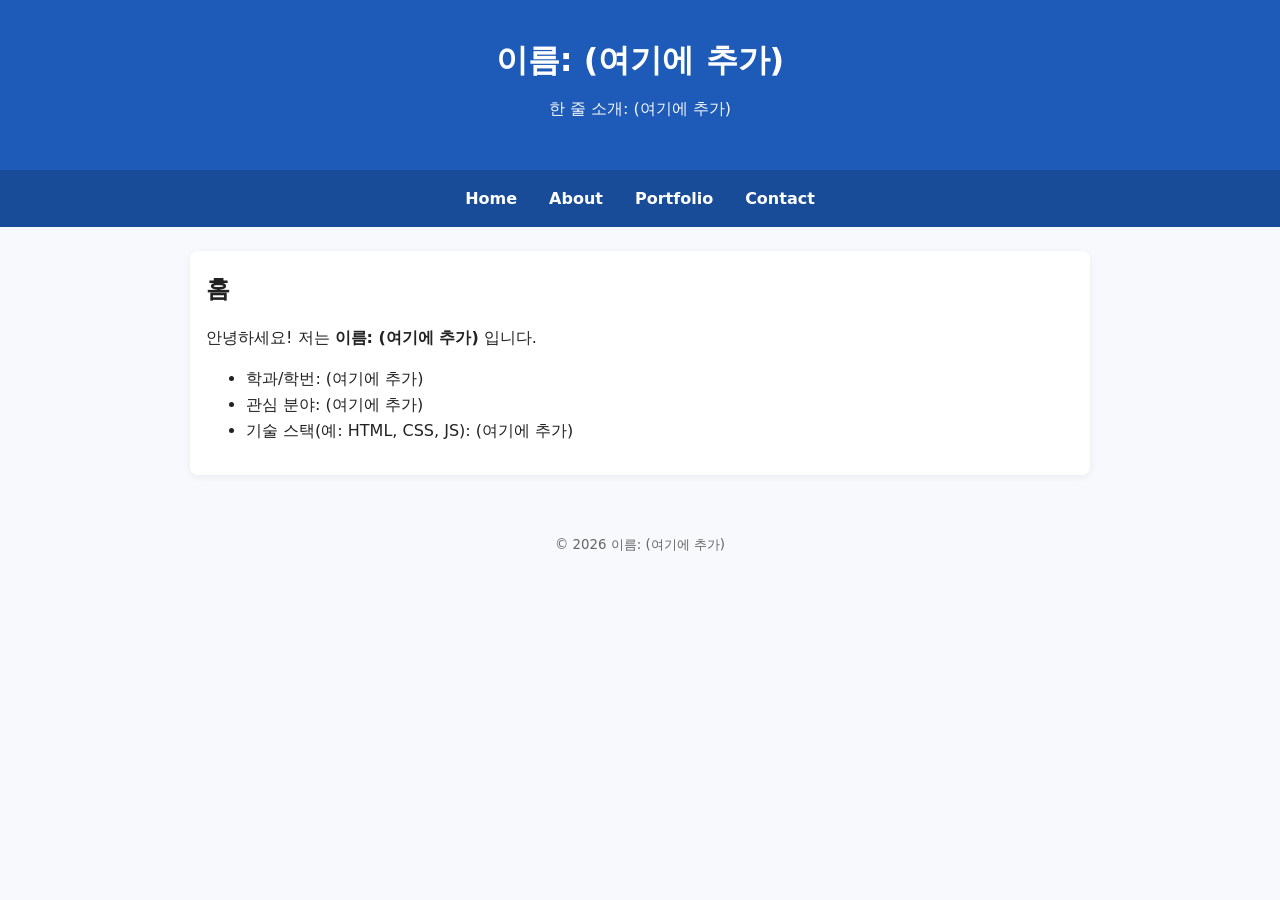
==== index.html @ 49c7627f "Add files via upload" ====
<!DOCTYPE html>
<html lang="ko">
<head>
  <meta charset="UTF-8" />
  <meta name="viewport" content="width=device-width, initial-scale=1.0"/>
  <title>인터넷활용 실습 템플릿</title>
  <link rel="stylesheet" href="style.css">
</head>
<body>
<header>
  <h1>이름: (여기에 추가)</h1>
  <p class="subtitle">한 줄 소개: (여기에 추가)</p>
</header>
<nav>
  <a href="index.html">Home</a>
  <a href="about.html">About</a>
  <a href="portfolio.html">Portfolio</a>
  <a href="contact.html">Contact</a>
</nav>
<main class="container">
<section>
  <h2>홈</h2>
  <p>안녕하세요! 저는 <strong>이름: (여기에 추가)</strong> 입니다.</p>
  <ul>
    <li>학과/학번: (여기에 추가)</li>
    <li>관심 분야: (여기에 추가)</li>
    <li>기술 스택(예: HTML, CSS, JS): (여기에 추가)</li>
  </ul>
</section>
</main>
<footer>
  <small>&copy; <span id="year"></span> 이름: (여기에 추가)</small>
</footer>
<script src="script.js"></script>
</body>
</html>
---- style.css ----
/* =============================================================
   색상 테마는 "여기"에서 바꿉니다. (파랑 계열 기본)
   원하는 색상 코드로 아래 4가지만 바꿔보세요.
   ------------------------------------------------------------- */
:root {
  --primary: #1e5bb8;      /* 메인 포인트 색상 */
  --primary-dark: #194c98; /* 호버/진한 포인트 */
  --bg: #f7f9fc;           /* 전체 배경 색 */
  --text: #222222;         /* 본문 글자 색 */
}
/* ============================================================= */

* { box-sizing: border-box; }
body {
  margin: 0;
  font-family: system-ui, -apple-system, "Segoe UI", Roboto, "Noto Sans KR", Arial, sans-serif;
  background: var(--bg);
  color: var(--text);
  line-height: 1.6;
}

header {
  padding: 2rem 1rem;
  text-align: center;
  background: var(--primary);
  color: #ffffff;
}
header .subtitle { margin-top: .25rem; opacity: .95; }

nav {
  background: var(--primary-dark);
  display: flex;
  gap: 1rem;
  padding: .75rem 1rem;
  justify-content: center;
  flex-wrap: wrap;
}
nav a {
  color: #ffffff;
  text-decoration: none;
  font-weight: 600;
  padding: .25rem .5rem;
}
nav a:hover { text-decoration: underline; }

.container {
  max-width: 900px;
  margin: 1.5rem auto;
  padding: 1rem;
  background: #ffffff;
  border-radius: 8px;
  box-shadow: 0 2px 8px rgba(0,0,0,.06);
}

section { margin-bottom: 1rem; }
h1, h2, h3 { margin: .2rem 0 .6rem; }

.contact-form {
  display: grid;
  grid-template-columns: 1fr;
  gap: .5rem;
  margin-top: 1rem;
}
input, textarea {
  width: 100%;
  padding: .6rem;
  border: 1px solid #ddd;
  border-radius: 6px;
  font: inherit;
}
button {
  padding: .6rem .8rem;
  border: none;
  border-radius: 6px;
  background: var(--primary);
  color: #fff;
  cursor: pointer;
  font-weight: 600;
}
button:hover { background: var(--primary-dark); }

footer {
  text-align: center;
  padding: 2rem 1rem;
  color: #666;
}

@media (max-width: 600px) {
  header h1 { font-size: 1.25rem; }
  .container { margin: 1rem; padding: .75rem; }
}
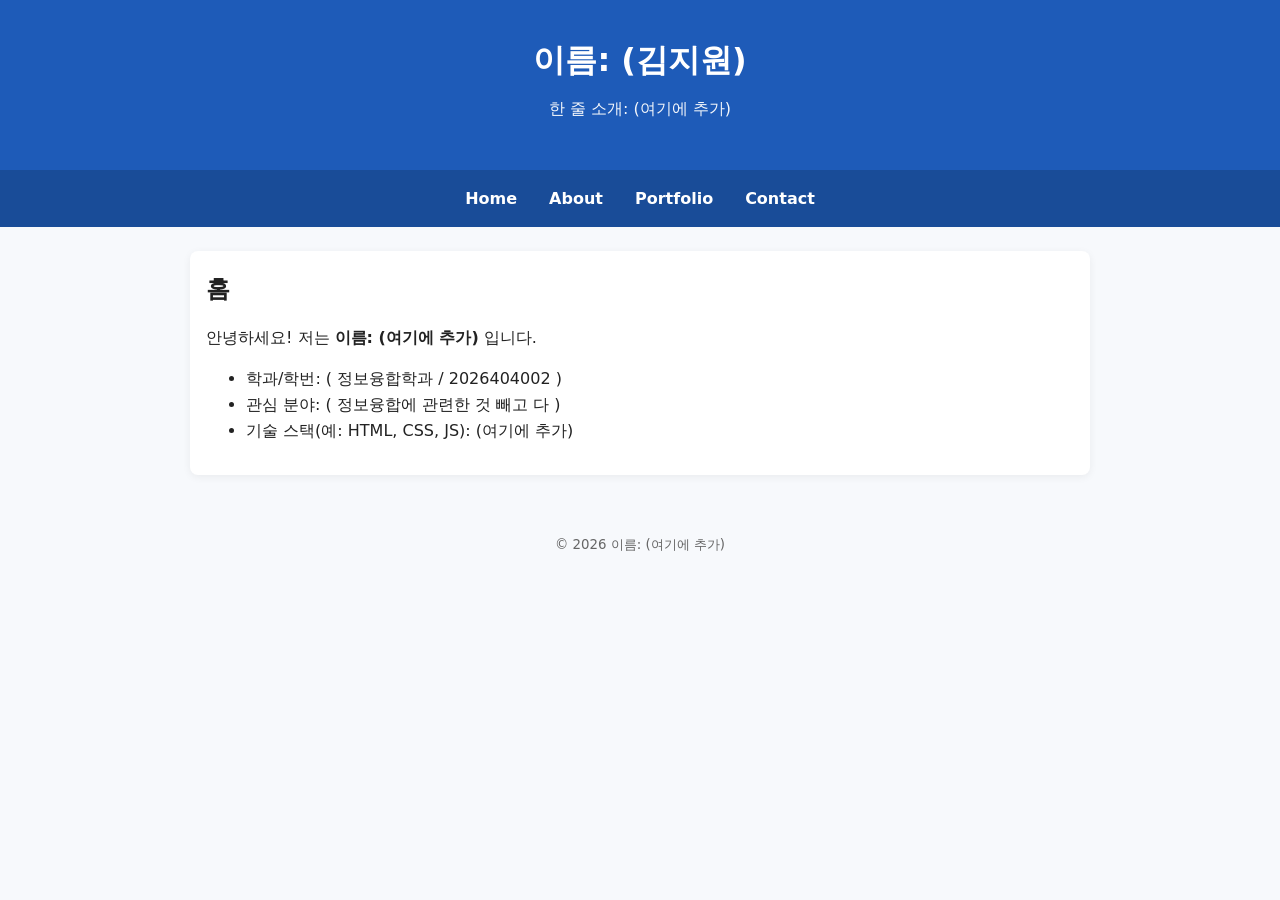
==== commit 078ac65d: "Update index.html" ====
--- a/index.html
+++ b/index.html
@@ -8,7 +8,7 @@
 </head>
 <body>
 <header>
-  <h1>이름: (여기에 추가)</h1>
+  <h1>이름: (김지원)</h1>
   <p class="subtitle">한 줄 소개: (여기에 추가)</p>
 </header>
 <nav>
@@ -22,8 +22,8 @@
   <h2>홈</h2>
   <p>안녕하세요! 저는 <strong>이름: (여기에 추가)</strong> 입니다.</p>
   <ul>
-    <li>학과/학번: (여기에 추가)</li>
-    <li>관심 분야: (여기에 추가)</li>
+    <li>학과/학번: ( 정보융합학과 / 2026404002 )</li>
+    <li>관심 분야: ( 정보융합에 관련한 것 빼고 다 )</li>
     <li>기술 스택(예: HTML, CSS, JS): (여기에 추가)</li>
   </ul>
 </section>
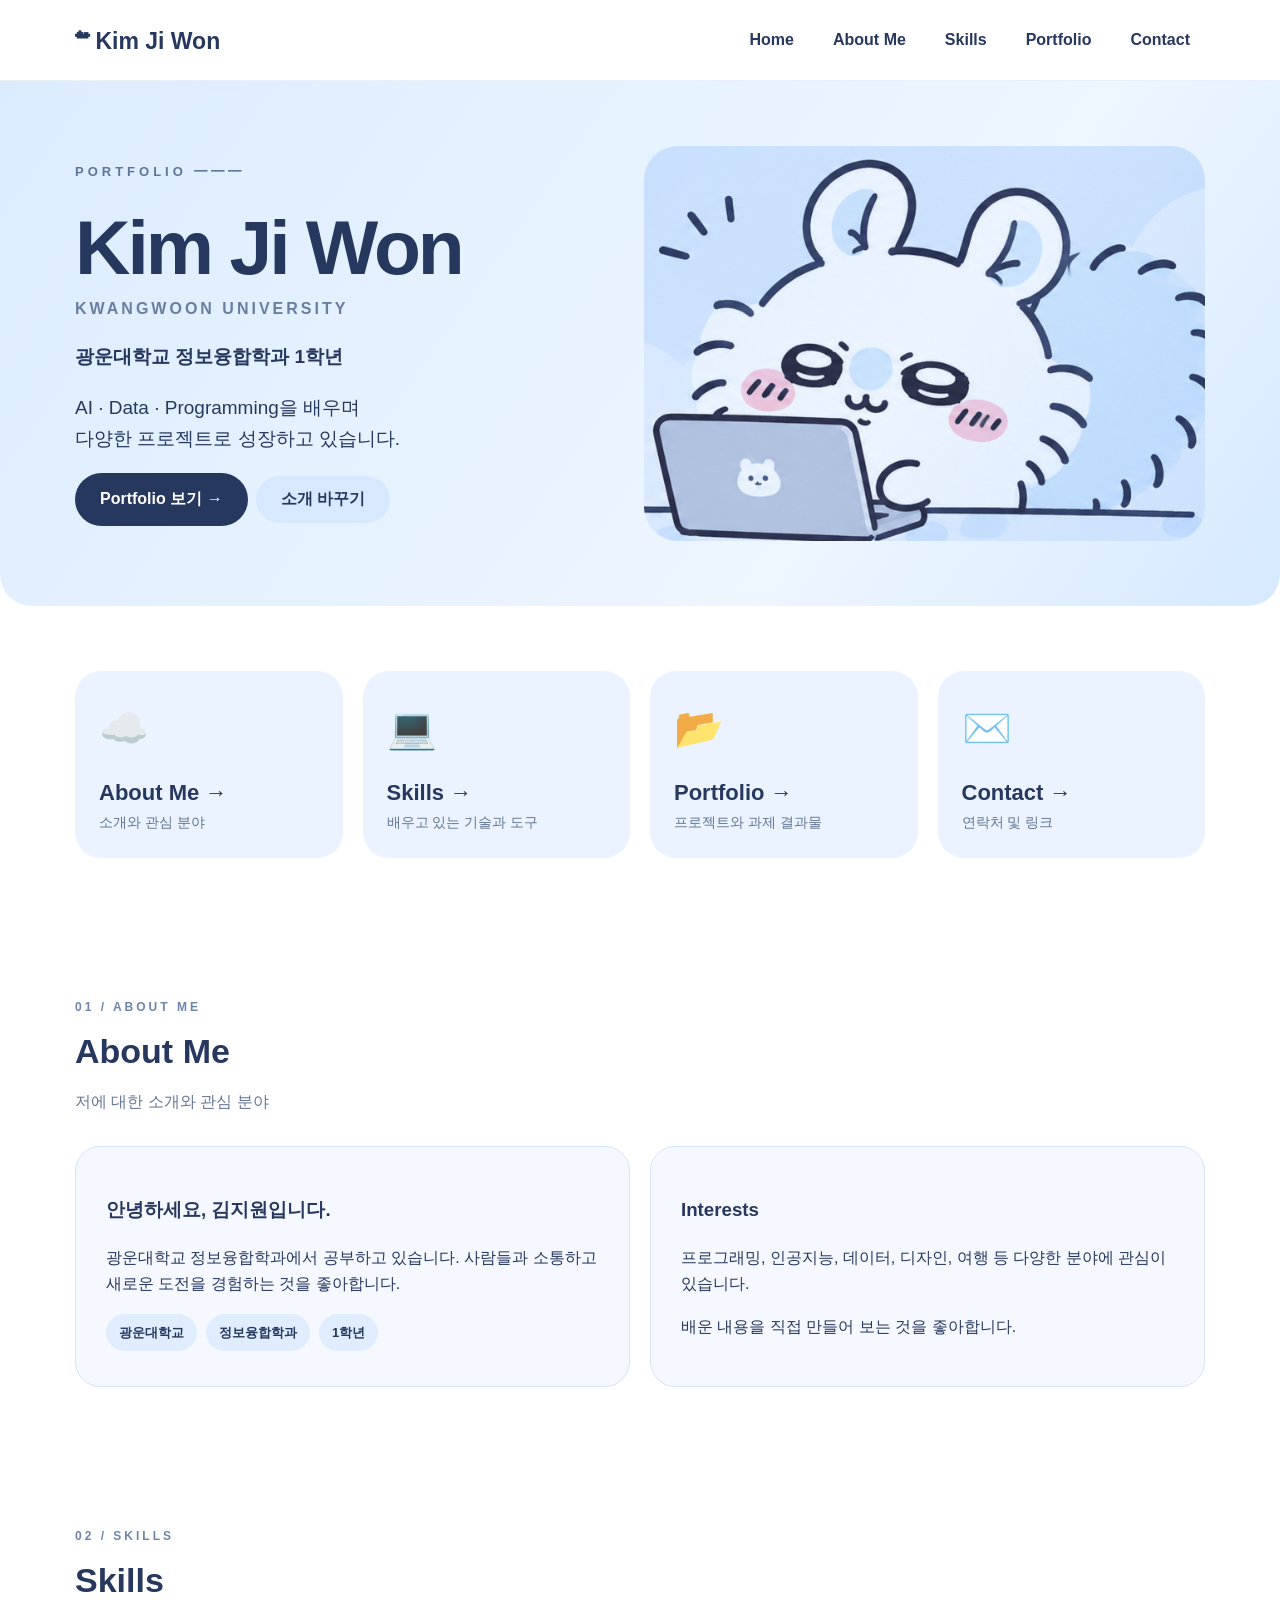
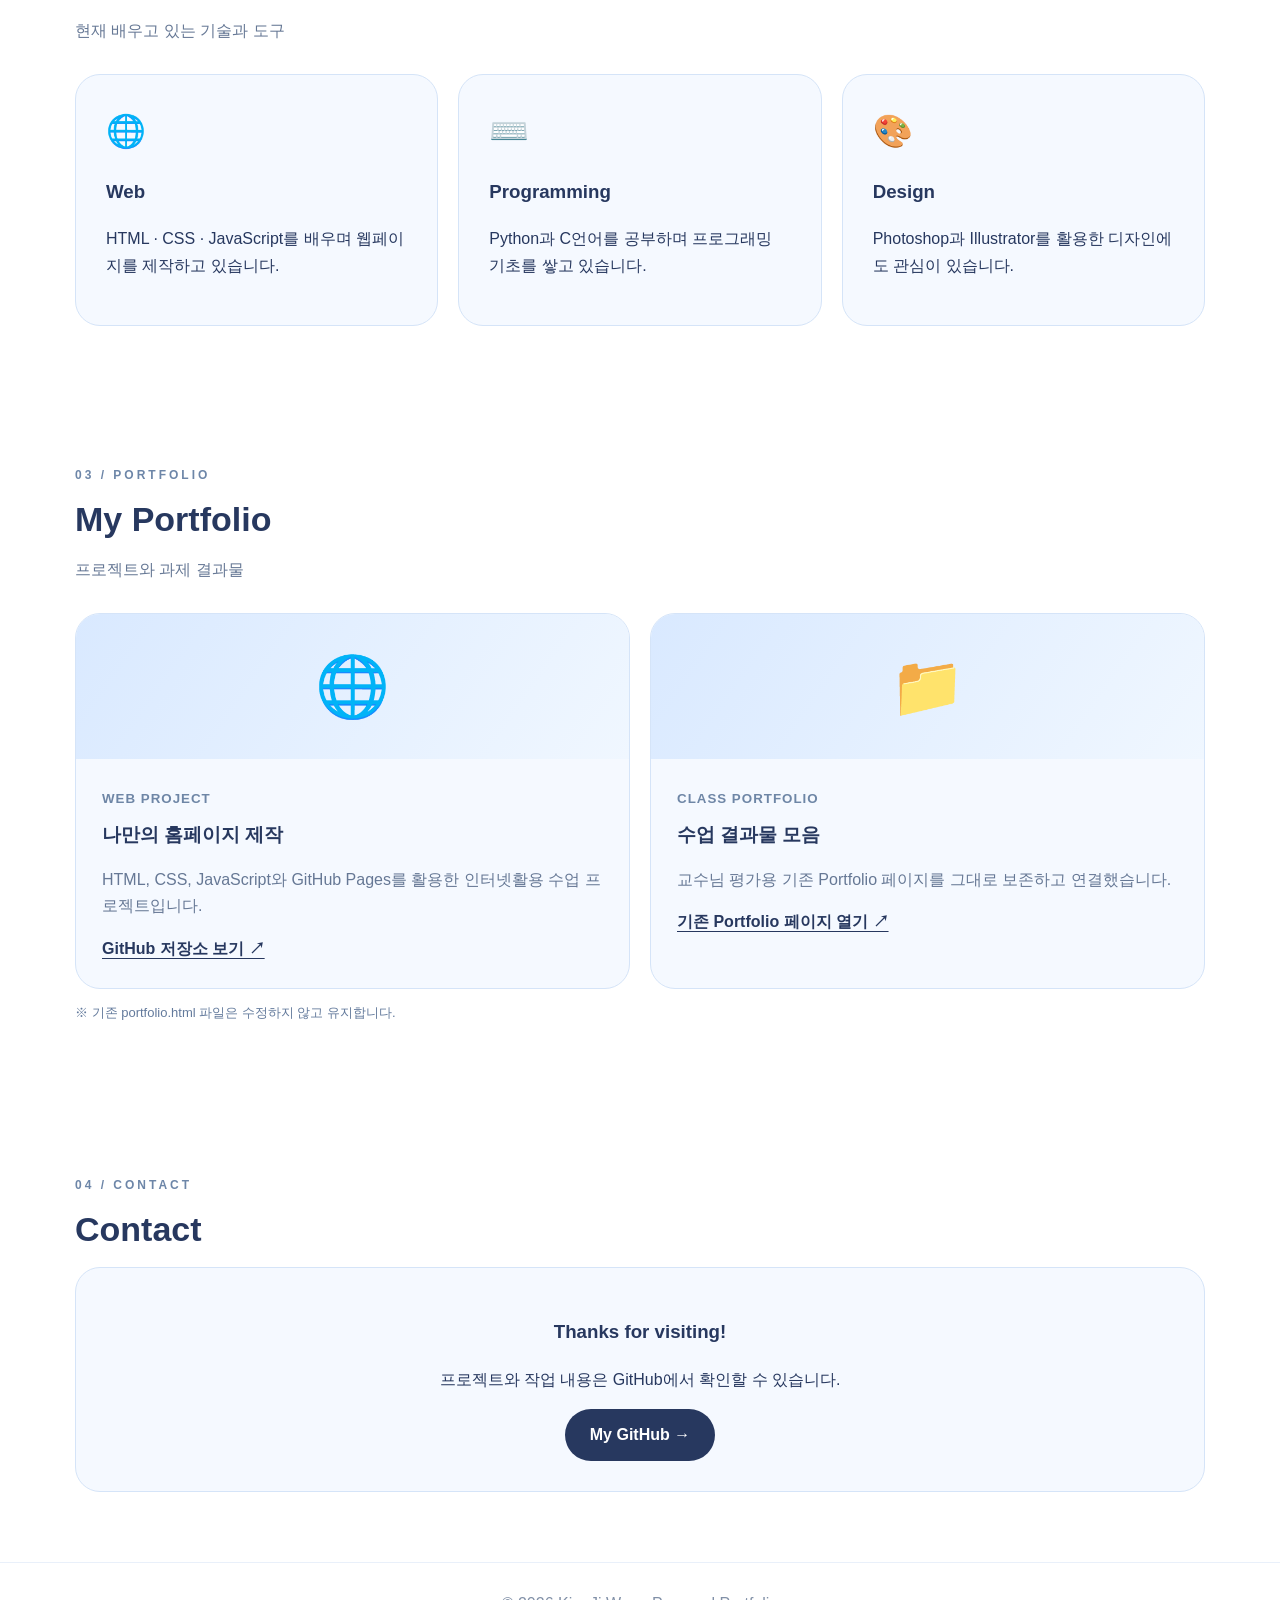
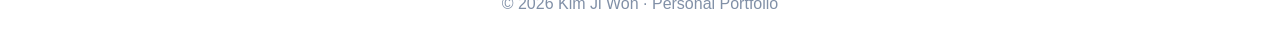
==== commit 4349dcdb: "Add files via upload" ====
--- a/index.html
+++ b/index.html
@@ -1,36 +1,38 @@
 <!DOCTYPE html>
 <html lang="ko">
 <head>
-  <meta charset="UTF-8" />
-  <meta name="viewport" content="width=device-width, initial-scale=1.0"/>
-  <title>인터넷활용 실습 템플릿</title>
-  <link rel="stylesheet" href="style.css">
+<meta charset="UTF-8">
+<meta name="viewport" content="width=device-width, initial-scale=1.0">
+<title>Kim Ji Won | Portfolio</title>
+<style>
+/* 전체 디자인: 하늘색 + 남색 */
+:root{--navy:#27385f;--blue:#dcecff;--light:#f4f9ff;--line:#d5e4f8;--muted:#667895}
+*{box-sizing:border-box}html{scroll-behavior:smooth}body{margin:0;color:var(--navy);font-family:'Segoe UI','Malgun Gothic',sans-serif;background:#fff;line-height:1.65}a{text-decoration:none;color:inherit}
+nav{position:sticky;top:0;z-index:10;background:#ffffffed;backdrop-filter:blur(12px);border-bottom:1px solid #eaf0fa}.nav-inner{max-width:1180px;margin:auto;padding:17px 25px;display:flex;align-items:center;justify-content:space-between;gap:20px}.logo{font-size:23px;font-weight:900;white-space:nowrap}.logo span{font-size:28px}.links{display:flex;gap:9px;flex-wrap:wrap}.links a{padding:8px 15px;border-radius:22px;font-weight:700}.links a:hover,.links a:focus{background:#dceaff}
+.hero{background:linear-gradient(125deg,#dcecff 0%,#eef6ff 68%,#d6e9ff 100%);border-radius:0 0 32px 32px;overflow:hidden}.hero-inner{max-width:1180px;margin:auto;min-height:490px;padding:65px 25px;display:grid;grid-template-columns:1fr 1.05fr;align-items:center;gap:35px}.eyebrow{font-size:13px;font-weight:800;letter-spacing:4px;color:#5e759b}.hero h1{font-size:clamp(48px,6vw,83px);line-height:1.15;letter-spacing:-3px;margin:20px 0 5px}.university{font-weight:800;letter-spacing:3px;color:#6a7e9f}.hero p{font-size:19px;max-width:480px}.hero-visual{position:relative}.hero-visual img{width:100%;border-radius:34px;mix-blend-mode:multiply;display:block}.btn{display:inline-block;background:var(--navy);color:white;border:0;border-radius:40px;padding:13px 25px;font-size:16px;font-weight:700;cursor:pointer}.btn:hover{background:#415a8a}.btn-secondary{background:#d8e9ff;color:var(--navy);margin-left:8px}.btn-secondary:hover{background:#c3dbfb}
+main{max-width:1180px;margin:auto;padding:0 25px}section{padding:70px 0;scroll-margin-top:85px}.section-label{color:#6d86a8;letter-spacing:3px;font-size:12px;font-weight:800}.section-title{font-size:34px;margin:5px 0 10px}.sub{color:var(--muted);margin:0 0 30px}.quick-grid{display:grid;grid-template-columns:repeat(4,1fr);gap:20px;margin-top:-5px}.quick{display:block;background:#eaf3ff;border-radius:26px;padding:24px;transition:transform .2s,box-shadow .2s}.quick:hover{transform:translateY(-5px);box-shadow:0 10px 25px #b2c8e550}.quick .face{font-size:40px}.quick h3{font-size:22px;margin:14px 0 0}.quick p{margin:0;color:#617593;font-size:14px}.panel{background:#f5f9ff;border:1px solid var(--line);border-radius:25px;padding:30px}.two{display:grid;grid-template-columns:1fr 1fr;gap:20px}.tags{display:flex;gap:9px;flex-wrap:wrap}.tag{background:#e0edff;border-radius:30px;padding:8px 13px;font-size:13px;font-weight:700}.skills-grid{display:grid;grid-template-columns:repeat(3,1fr);gap:20px}.skill-icon{font-size:32px}.portfolio-grid{display:grid;grid-template-columns:repeat(2,1fr);gap:20px}.project{overflow:hidden;padding:0}.project-top{background:linear-gradient(125deg,#d9e9ff,#f0f7ff);height:145px;display:flex;justify-content:center;align-items:center;font-size:60px}.project-body{padding:26px}.project small{font-weight:800;color:#6e86a6;letter-spacing:1px}.project h3{margin:8px 0}.project p{color:var(--muted)}.project a{font-weight:800;text-decoration:underline;text-underline-offset:4px}.note{font-size:13px;color:#637a9c}.contact-panel{text-align:center}footer{text-align:center;padding:28px;color:#8190a7;border-top:1px solid #e9f0fa}
+@media(max-width:800px){.hero-inner{grid-template-columns:1fr;padding-top:48px}.hero-visual{max-width:540px}.quick-grid{grid-template-columns:repeat(2,1fr)}.skills-grid{grid-template-columns:1fr}.two,.portfolio-grid{grid-template-columns:1fr}.nav-inner{flex-direction:column}.links{justify-content:center;gap:0}.links a{font-size:13px;padding:7px 10px}.hero h1{font-size:52px}}@media(max-width:450px){.quick-grid{grid-template-columns:1fr 1fr;gap:10px}.quick{padding:16px}.quick h3{font-size:18px}.quick p{font-size:12px}.hero p{font-size:16px}.section-title{font-size:28px}}
+</style>
 </head>
 <body>
-<header>
-  <h1>이름: (김지원)</h1>
-  <p class="subtitle">한 줄 소개: (여기에 추가)</p>
-</header>
-<nav>
-  <a href="index.html">Home</a>
-  <a href="about.html">About</a>
-  <a href="portfolio.html">Portfolio</a>
-  <a href="contact.html">Contact</a>
-</nav>
-<main class="container">
-<section>
-  <h2>홈</h2>
-  <p>안녕하세요! 저는 <strong>이름: (여기에 추가)</strong> 입니다.</p>
-  <ul>
-    <li>학과/학번: ( 정보융합학과 / 2026404002 )</li>
-    <li>관심 분야: ( 정보융합에 관련한 것 빼고 다 )</li>
-    <li>기술 스택(예: HTML, CSS, JS): (여기에 추가)</li>
-  </ul>
-</section>
-</main>
-<footer>
-  <small>&copy; <span id="year"></span> 이름: (여기에 추가)</small>
-</footer>
-<script src="script.js"></script>
+<!-- 상단 메뉴 -->
+<nav><div class="nav-inner"><a class="logo" href="#home"><span>☁</span> Kim Ji Won</a><div class="links"><a href="#home">Home</a><a href="#about">About Me</a><a href="#skills">Skills</a><a href="#portfolio">Portfolio</a><a href="#contact">Contact</a></div></div></nav>
+<!-- 첫 화면 -->
+<header class="hero" id="home"><div class="hero-inner"><div><div class="eyebrow">PORTFOLIO ━━━</div><h1>Kim Ji Won</h1><div class="university">KWANGWOON UNIVERSITY</div><p><strong>광운대학교 정보융합학과 1학년</strong></p><p id="introText">AI · Data · Programming을 배우며<br>다양한 프로젝트로 성장하고 있습니다.</p><a class="btn" href="#portfolio">Portfolio 보기 →</a><button class="btn btn-secondary" id="changeIntro" type="button">소개 바꾸기</button></div><div class="hero-visual"><img src="momonga-hero.png" alt="하늘색 배경의 귀여운 흰색 캐릭터가 노트북을 사용하는 그림"></div></div></header>
+<main>
+<!-- 빠른 메뉴 -->
+<section aria-label="바로가기"><div class="quick-grid"><a class="quick" href="#about"><div class="face">☁️</div><h3>About Me →</h3><p>소개와 관심 분야</p></a><a class="quick" href="#skills"><div class="face">💻</div><h3>Skills →</h3><p>배우고 있는 기술과 도구</p></a><a class="quick" href="#portfolio"><div class="face">📂</div><h3>Portfolio →</h3><p>프로젝트와 과제 결과물</p></a><a class="quick" href="#contact"><div class="face">✉️</div><h3>Contact →</h3><p>연락처 및 링크</p></a></div></section>
+<section id="about"><div class="section-label">01 / ABOUT ME</div><h2 class="section-title">About Me</h2><p class="sub">저에 대한 소개와 관심 분야</p><div class="two"><div class="panel"><h3>안녕하세요, 김지원입니다.</h3><p>광운대학교 정보융합학과에서 공부하고 있습니다. 사람들과 소통하고 새로운 도전을 경험하는 것을 좋아합니다.</p><div class="tags"><span class="tag">광운대학교</span><span class="tag">정보융합학과</span><span class="tag">1학년</span></div></div><div class="panel"><h3>Interests</h3><p>프로그래밍, 인공지능, 데이터, 디자인, 여행 등 다양한 분야에 관심이 있습니다.</p><p>배운 내용을 직접 만들어 보는 것을 좋아합니다.</p></div></div></section>
+<section id="skills"><div class="section-label">02 / SKILLS</div><h2 class="section-title">Skills</h2><p class="sub">현재 배우고 있는 기술과 도구</p><div class="skills-grid"><div class="panel"><div class="skill-icon">🌐</div><h3>Web</h3><p>HTML · CSS · JavaScript를 배우며 웹페이지를 제작하고 있습니다.</p></div><div class="panel"><div class="skill-icon">⌨️</div><h3>Programming</h3><p>Python과 C언어를 공부하며 프로그래밍 기초를 쌓고 있습니다.</p></div><div class="panel"><div class="skill-icon">🎨</div><h3>Design</h3><p>Photoshop과 Illustrator를 활용한 디자인에도 관심이 있습니다.</p></div></div></section>
+<!-- 교수님 평가용: 포트폴리오 섹션을 삭제하지 마세요. 기존 과제 링크는 확인 후 이곳에 추가하세요. -->
+<section id="portfolio"><div class="section-label">03 / PORTFOLIO</div><h2 class="section-title">My Portfolio</h2><p class="sub">프로젝트와 과제 결과물</p><div class="portfolio-grid"><article class="panel project"><div class="project-top">🌐</div><div class="project-body"><small>WEB PROJECT</small><h3>나만의 홈페이지 제작</h3><p>HTML, CSS, JavaScript와 GitHub Pages를 활용한 인터넷활용 수업 프로젝트입니다.</p><a href="https://github.com/gimjiwon2017-lab/myhomepage" target="_blank" rel="noopener noreferrer">GitHub 저장소 보기 ↗</a></div></article><article class="panel project"><div class="project-top">📁</div><div class="project-body"><small>CLASS PORTFOLIO</small><h3>수업 결과물 모음</h3><p>교수님 평가용 기존 Portfolio 페이지를 그대로 보존하고 연결했습니다.</p><a href="portfolio.html">기존 Portfolio 페이지 열기 ↗</a></div></article></div><p class="note">※ 기존 portfolio.html 파일은 수정하지 않고 유지합니다.</p></section>
+<section id="contact"><div class="section-label">04 / CONTACT</div><h2 class="section-title">Contact</h2><div class="panel contact-panel"><h3>Thanks for visiting!</h3><p>프로젝트와 작업 내용은 GitHub에서 확인할 수 있습니다.</p><a class="btn" href="https://github.com/gimjiwon2017-lab" target="_blank" rel="noopener noreferrer">My GitHub →</a></div></section>
+</main><footer>© 2026 Kim Ji Won · Personal Portfolio</footer>
+<script>
+// JavaScript: 버튼을 누를 때마다 자기소개 문구 변경
+const messages=['AI · Data · Programming을 배우며 다양한 프로젝트로 성장하고 있습니다.','새로운 기술을 배우고 직접 만들어 보는 것을 좋아합니다.','프로그래밍과 디자인을 연결하는 다양한 작업에 관심이 있습니다.'];
+let messageIndex=0;
+document.getElementById('changeIntro').addEventListener('click',function(){messageIndex=(messageIndex+1)%messages.length;document.getElementById('introText').textContent=messages[messageIndex];});
+</script>
 </body>
 </html>
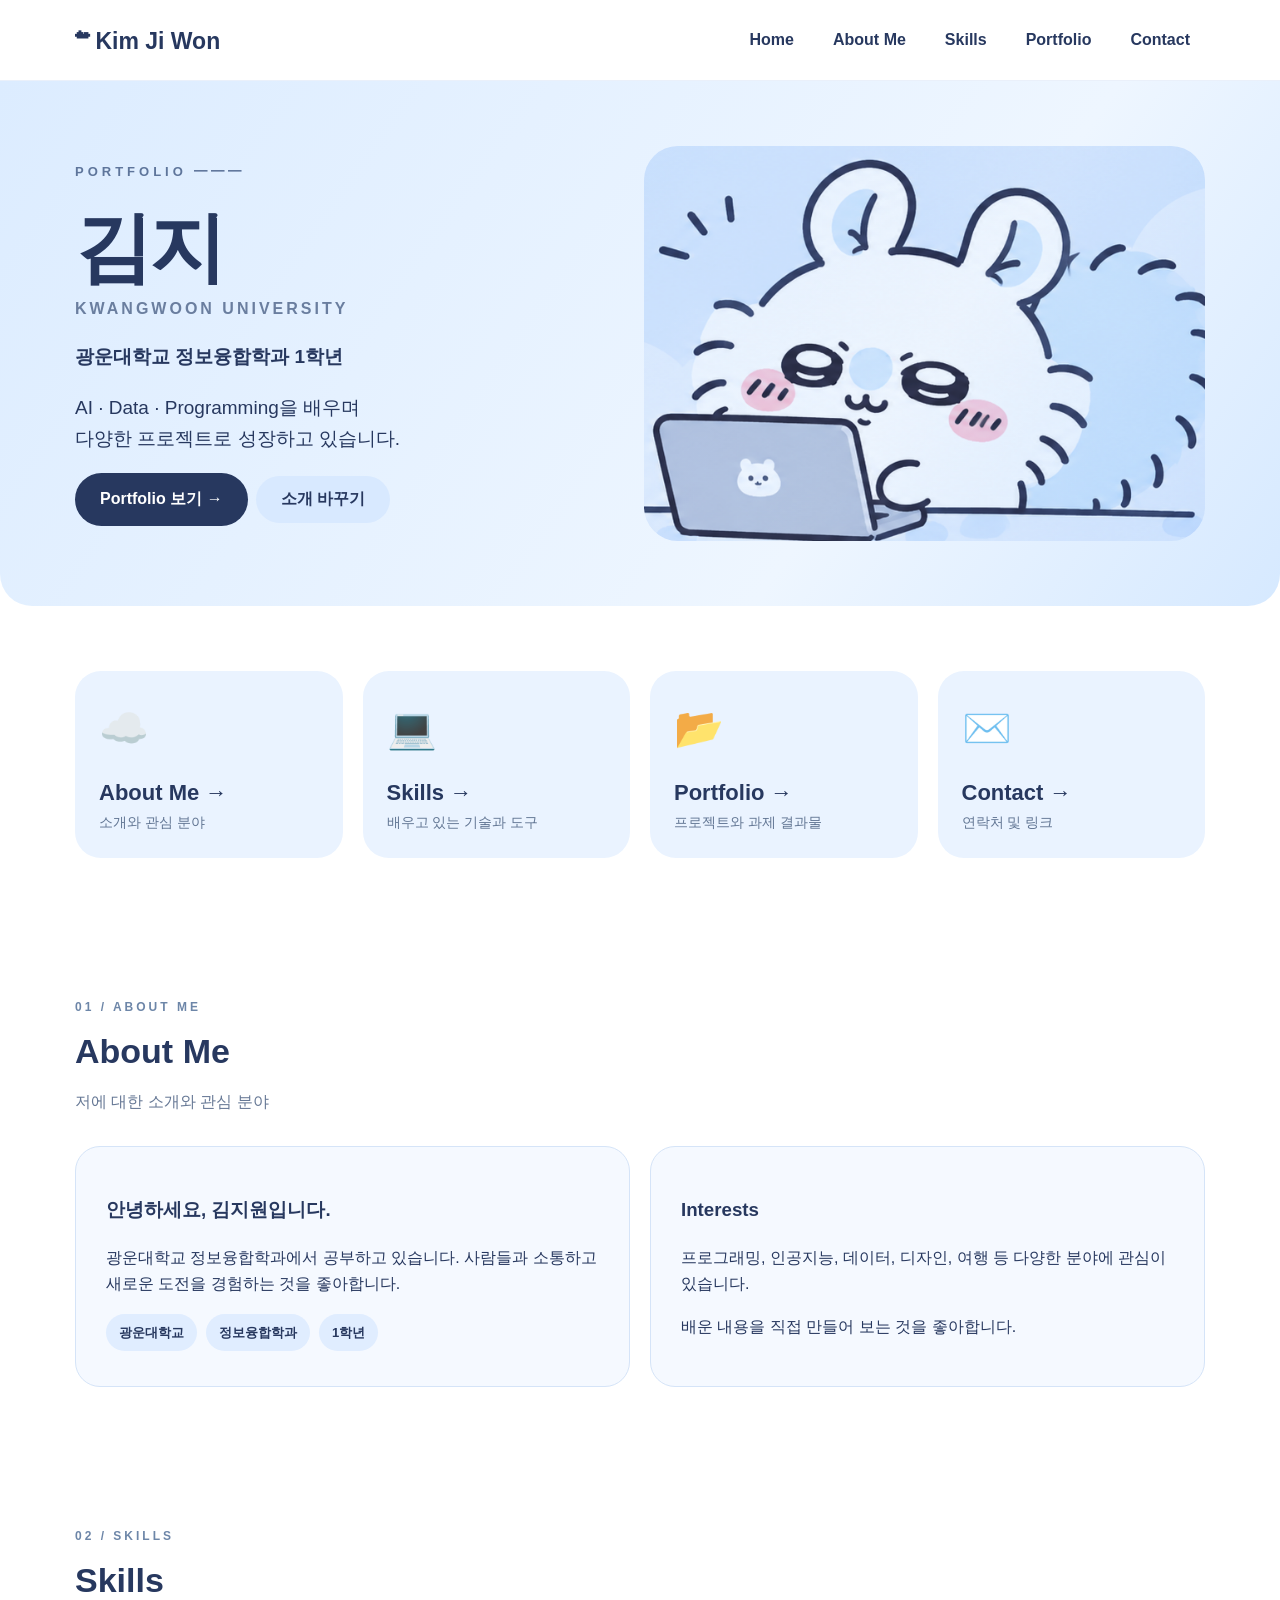
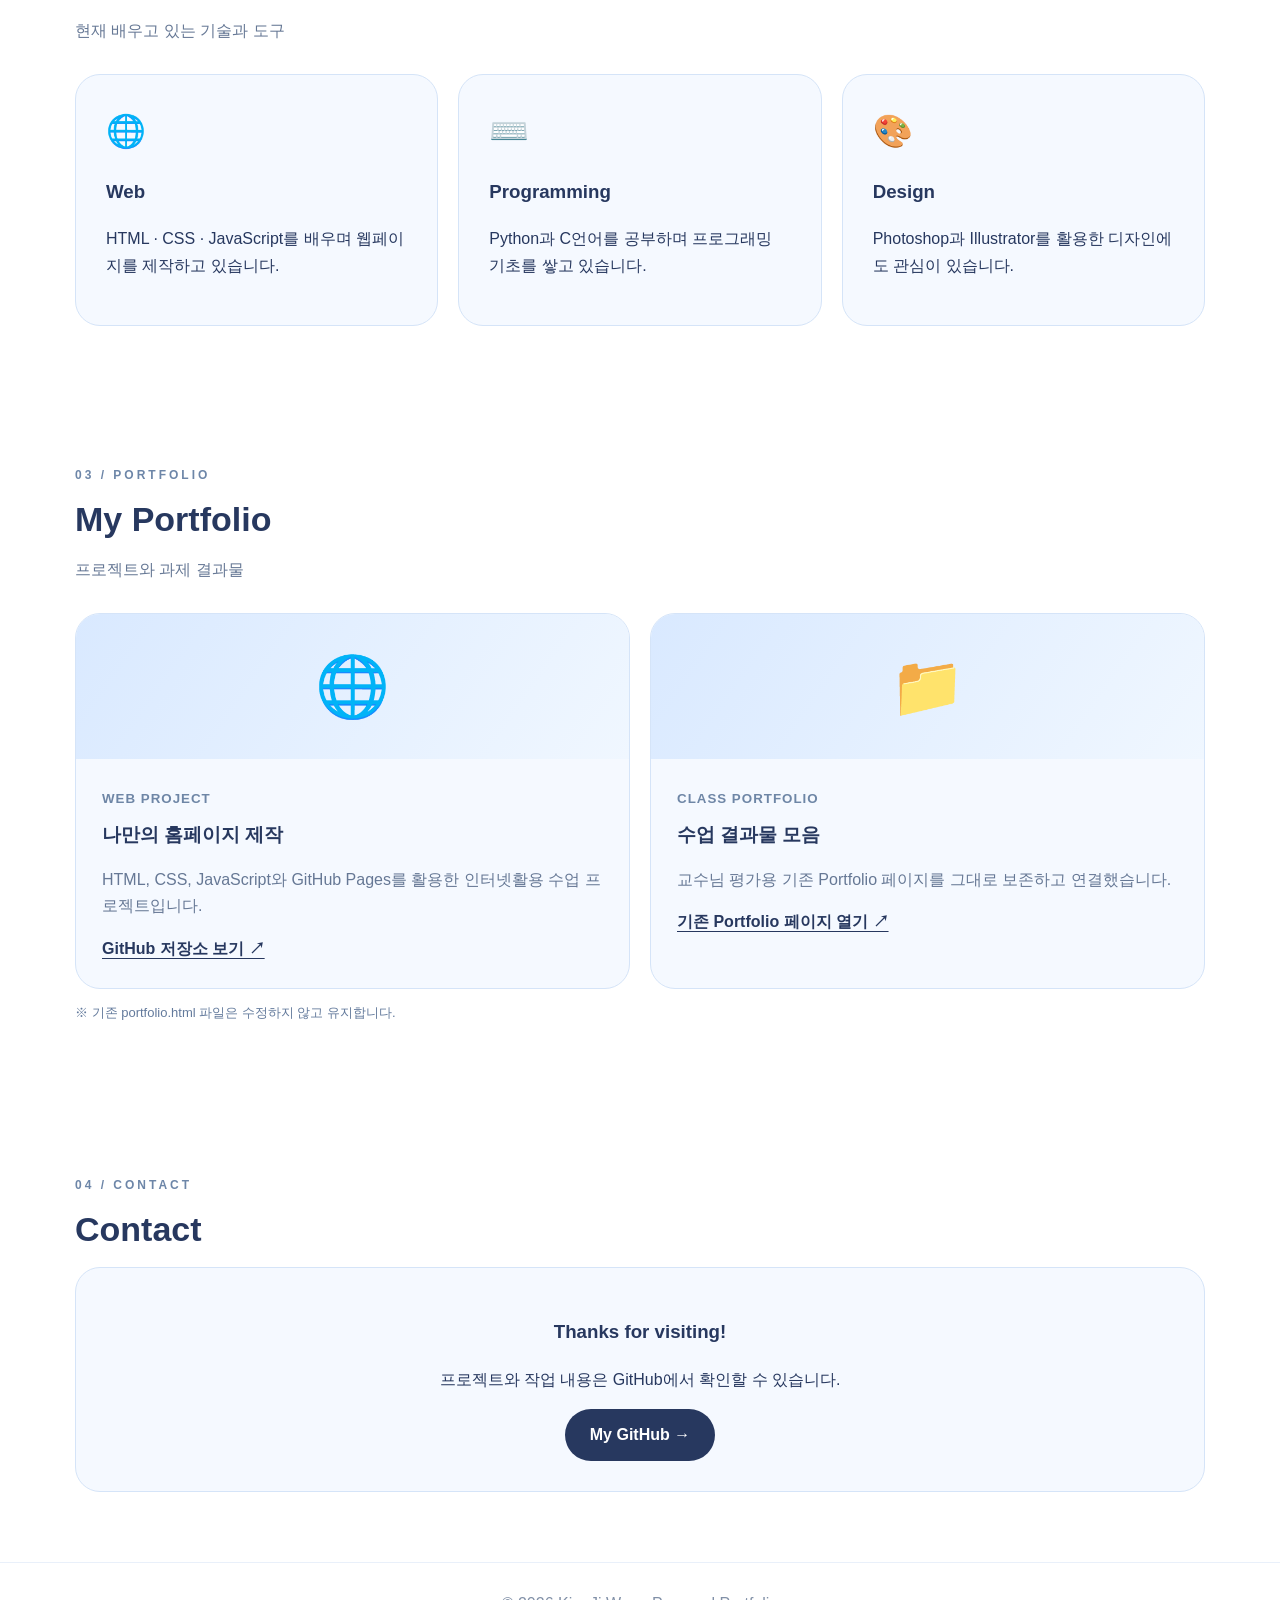
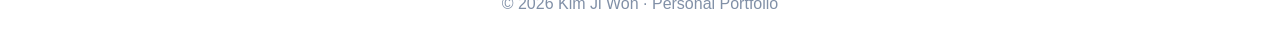
==== commit 85fb76eb: "Update index.html" ====
--- a/index.html
+++ b/index.html
@@ -3,7 +3,7 @@
 <head>
 <meta charset="UTF-8">
 <meta name="viewport" content="width=device-width, initial-scale=1.0">
-<title>Kim Ji Won | Portfolio</title>
+<title>김지원 | Portfolio</title>
 <style>
 /* 전체 디자인: 하늘색 + 남색 */
 :root{--navy:#27385f;--blue:#dcecff;--light:#f4f9ff;--line:#d5e4f8;--muted:#667895}
@@ -18,7 +18,7 @@
 <!-- 상단 메뉴 -->
 <nav><div class="nav-inner"><a class="logo" href="#home"><span>☁</span> Kim Ji Won</a><div class="links"><a href="#home">Home</a><a href="#about">About Me</a><a href="#skills">Skills</a><a href="#portfolio">Portfolio</a><a href="#contact">Contact</a></div></div></nav>
 <!-- 첫 화면 -->
-<header class="hero" id="home"><div class="hero-inner"><div><div class="eyebrow">PORTFOLIO ━━━</div><h1>Kim Ji Won</h1><div class="university">KWANGWOON UNIVERSITY</div><p><strong>광운대학교 정보융합학과 1학년</strong></p><p id="introText">AI · Data · Programming을 배우며<br>다양한 프로젝트로 성장하고 있습니다.</p><a class="btn" href="#portfolio">Portfolio 보기 →</a><button class="btn btn-secondary" id="changeIntro" type="button">소개 바꾸기</button></div><div class="hero-visual"><img src="momonga-hero.png" alt="하늘색 배경의 귀여운 흰색 캐릭터가 노트북을 사용하는 그림"></div></div></header>
+<header class="hero" id="home"><div class="hero-inner"><div><div class="eyebrow">PORTFOLIO ━━━</div><h1>김지</h1><div class="university">KWANGWOON UNIVERSITY</div><p><strong>광운대학교 정보융합학과 1학년</strong></p><p id="introText">AI · Data · Programming을 배우며<br>다양한 프로젝트로 성장하고 있습니다.</p><a class="btn" href="#portfolio">Portfolio 보기 →</a><button class="btn btn-secondary" id="changeIntro" type="button">소개 바꾸기</button></div><div class="hero-visual"><img src="momonga-hero.png" alt="하늘색 배경의 귀여운 흰색 캐릭터가 노트북을 사용하는 그림"></div></div></header>
 <main>
 <!-- 빠른 메뉴 -->
 <section aria-label="바로가기"><div class="quick-grid"><a class="quick" href="#about"><div class="face">☁️</div><h3>About Me →</h3><p>소개와 관심 분야</p></a><a class="quick" href="#skills"><div class="face">💻</div><h3>Skills →</h3><p>배우고 있는 기술과 도구</p></a><a class="quick" href="#portfolio"><div class="face">📂</div><h3>Portfolio →</h3><p>프로젝트와 과제 결과물</p></a><a class="quick" href="#contact"><div class="face">✉️</div><h3>Contact →</h3><p>연락처 및 링크</p></a></div></section>
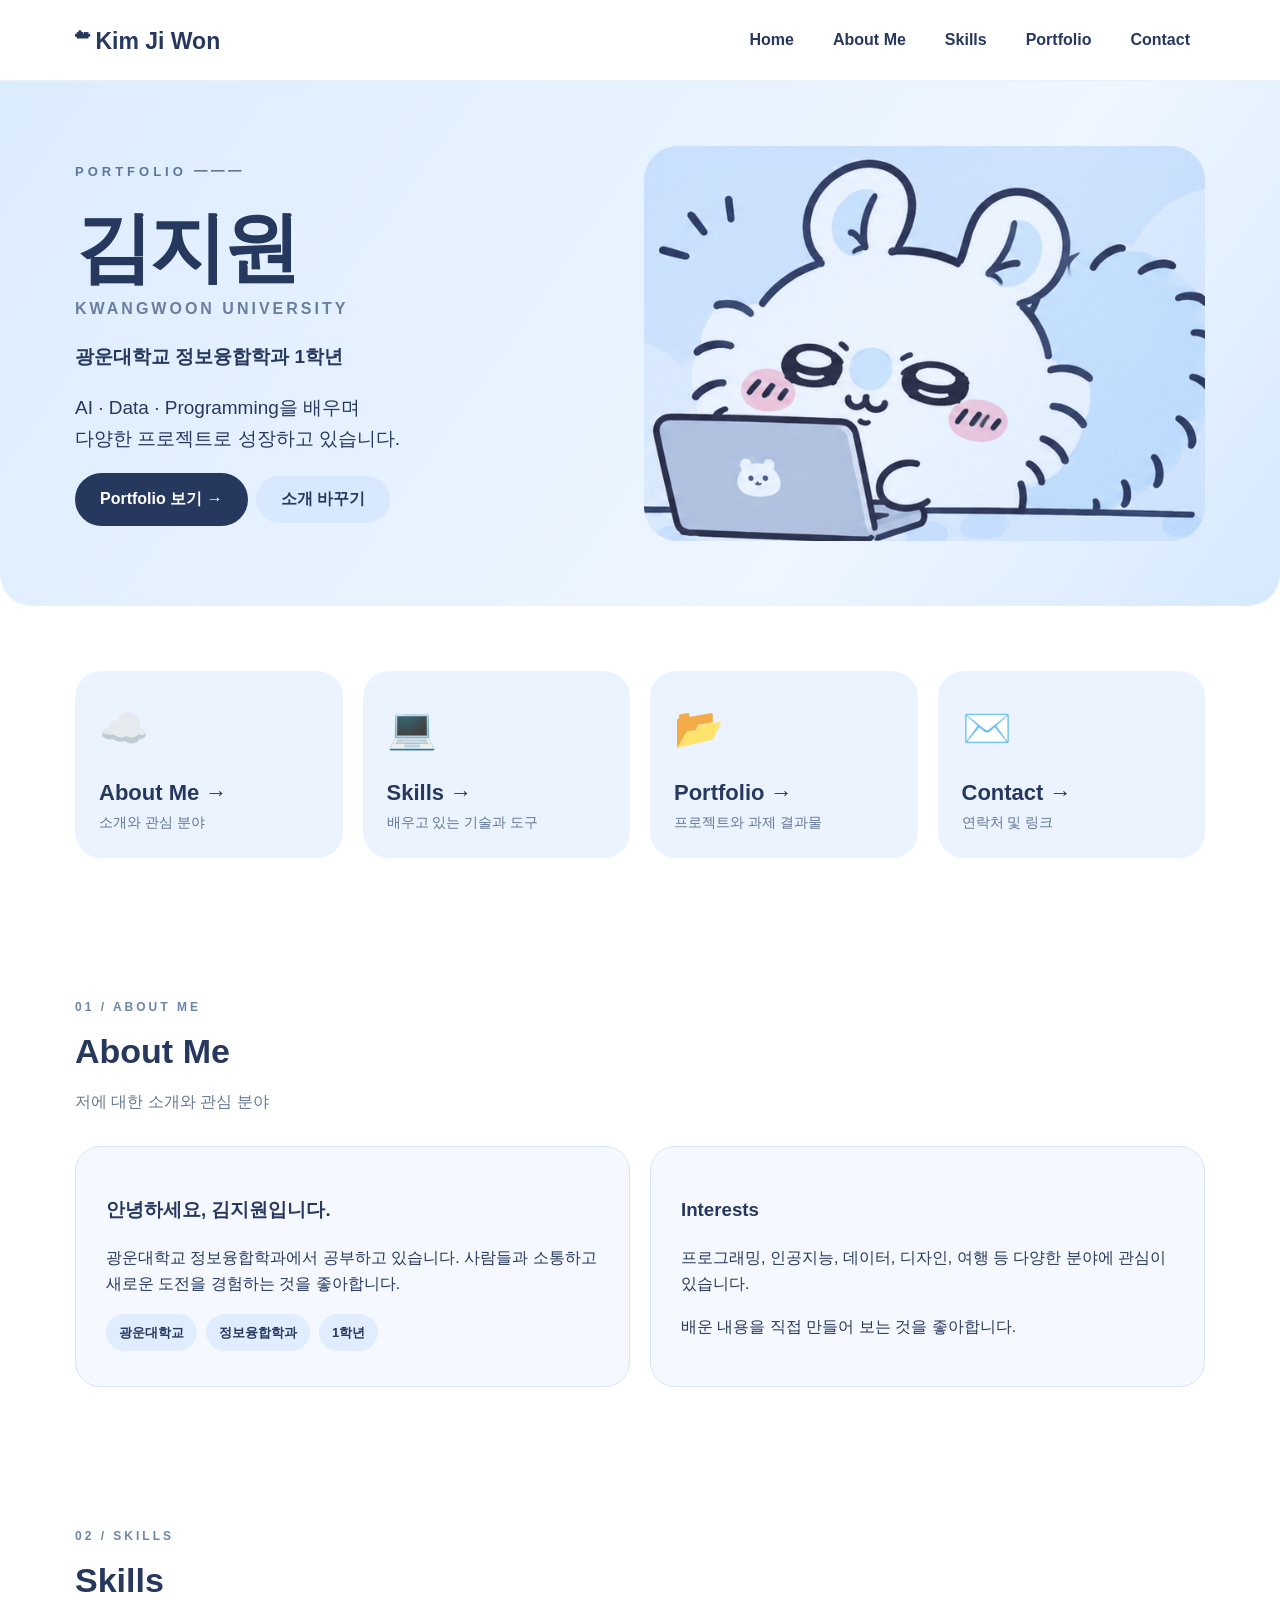
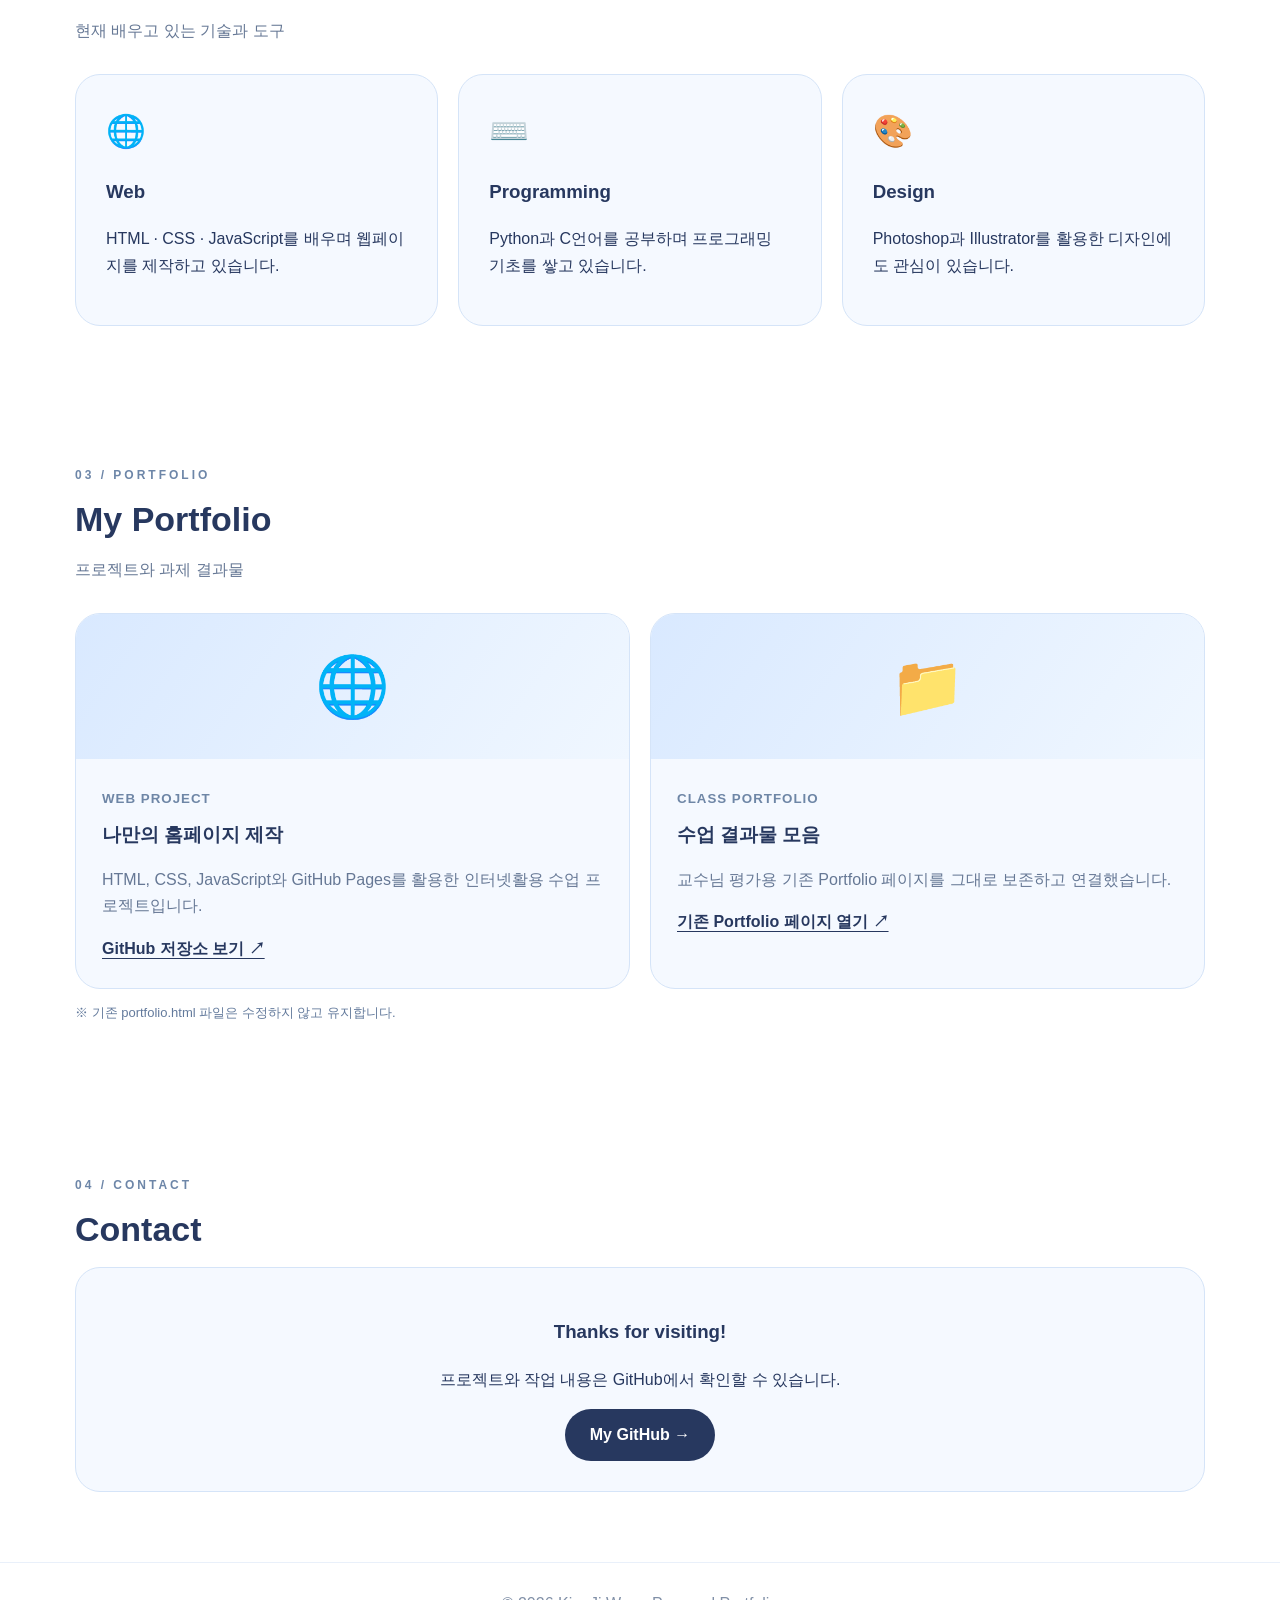
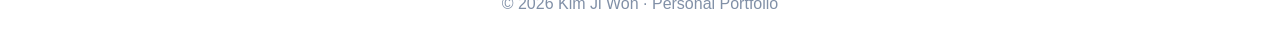
==== commit 50e00c69: "Update index.html" ====
--- a/index.html
+++ b/index.html
@@ -18,7 +18,7 @@
 <!-- 상단 메뉴 -->
 <nav><div class="nav-inner"><a class="logo" href="#home"><span>☁</span> Kim Ji Won</a><div class="links"><a href="#home">Home</a><a href="#about">About Me</a><a href="#skills">Skills</a><a href="#portfolio">Portfolio</a><a href="#contact">Contact</a></div></div></nav>
 <!-- 첫 화면 -->
-<header class="hero" id="home"><div class="hero-inner"><div><div class="eyebrow">PORTFOLIO ━━━</div><h1>김지</h1><div class="university">KWANGWOON UNIVERSITY</div><p><strong>광운대학교 정보융합학과 1학년</strong></p><p id="introText">AI · Data · Programming을 배우며<br>다양한 프로젝트로 성장하고 있습니다.</p><a class="btn" href="#portfolio">Portfolio 보기 →</a><button class="btn btn-secondary" id="changeIntro" type="button">소개 바꾸기</button></div><div class="hero-visual"><img src="momonga-hero.png" alt="하늘색 배경의 귀여운 흰색 캐릭터가 노트북을 사용하는 그림"></div></div></header>
+<header class="hero" id="home"><div class="hero-inner"><div><div class="eyebrow">PORTFOLIO ━━━</div><h1>김지원</h1><div class="university">KWANGWOON UNIVERSITY</div><p><strong>광운대학교 정보융합학과 1학년</strong></p><p id="introText">AI · Data · Programming을 배우며<br>다양한 프로젝트로 성장하고 있습니다.</p><a class="btn" href="#portfolio">Portfolio 보기 →</a><button class="btn btn-secondary" id="changeIntro" type="button">소개 바꾸기</button></div><div class="hero-visual"><img src="momonga-hero.png" alt="하늘색 배경의 귀여운 흰색 캐릭터가 노트북을 사용하는 그림"></div></div></header>
 <main>
 <!-- 빠른 메뉴 -->
 <section aria-label="바로가기"><div class="quick-grid"><a class="quick" href="#about"><div class="face">☁️</div><h3>About Me →</h3><p>소개와 관심 분야</p></a><a class="quick" href="#skills"><div class="face">💻</div><h3>Skills →</h3><p>배우고 있는 기술과 도구</p></a><a class="quick" href="#portfolio"><div class="face">📂</div><h3>Portfolio →</h3><p>프로젝트와 과제 결과물</p></a><a class="quick" href="#contact"><div class="face">✉️</div><h3>Contact →</h3><p>연락처 및 링크</p></a></div></section>
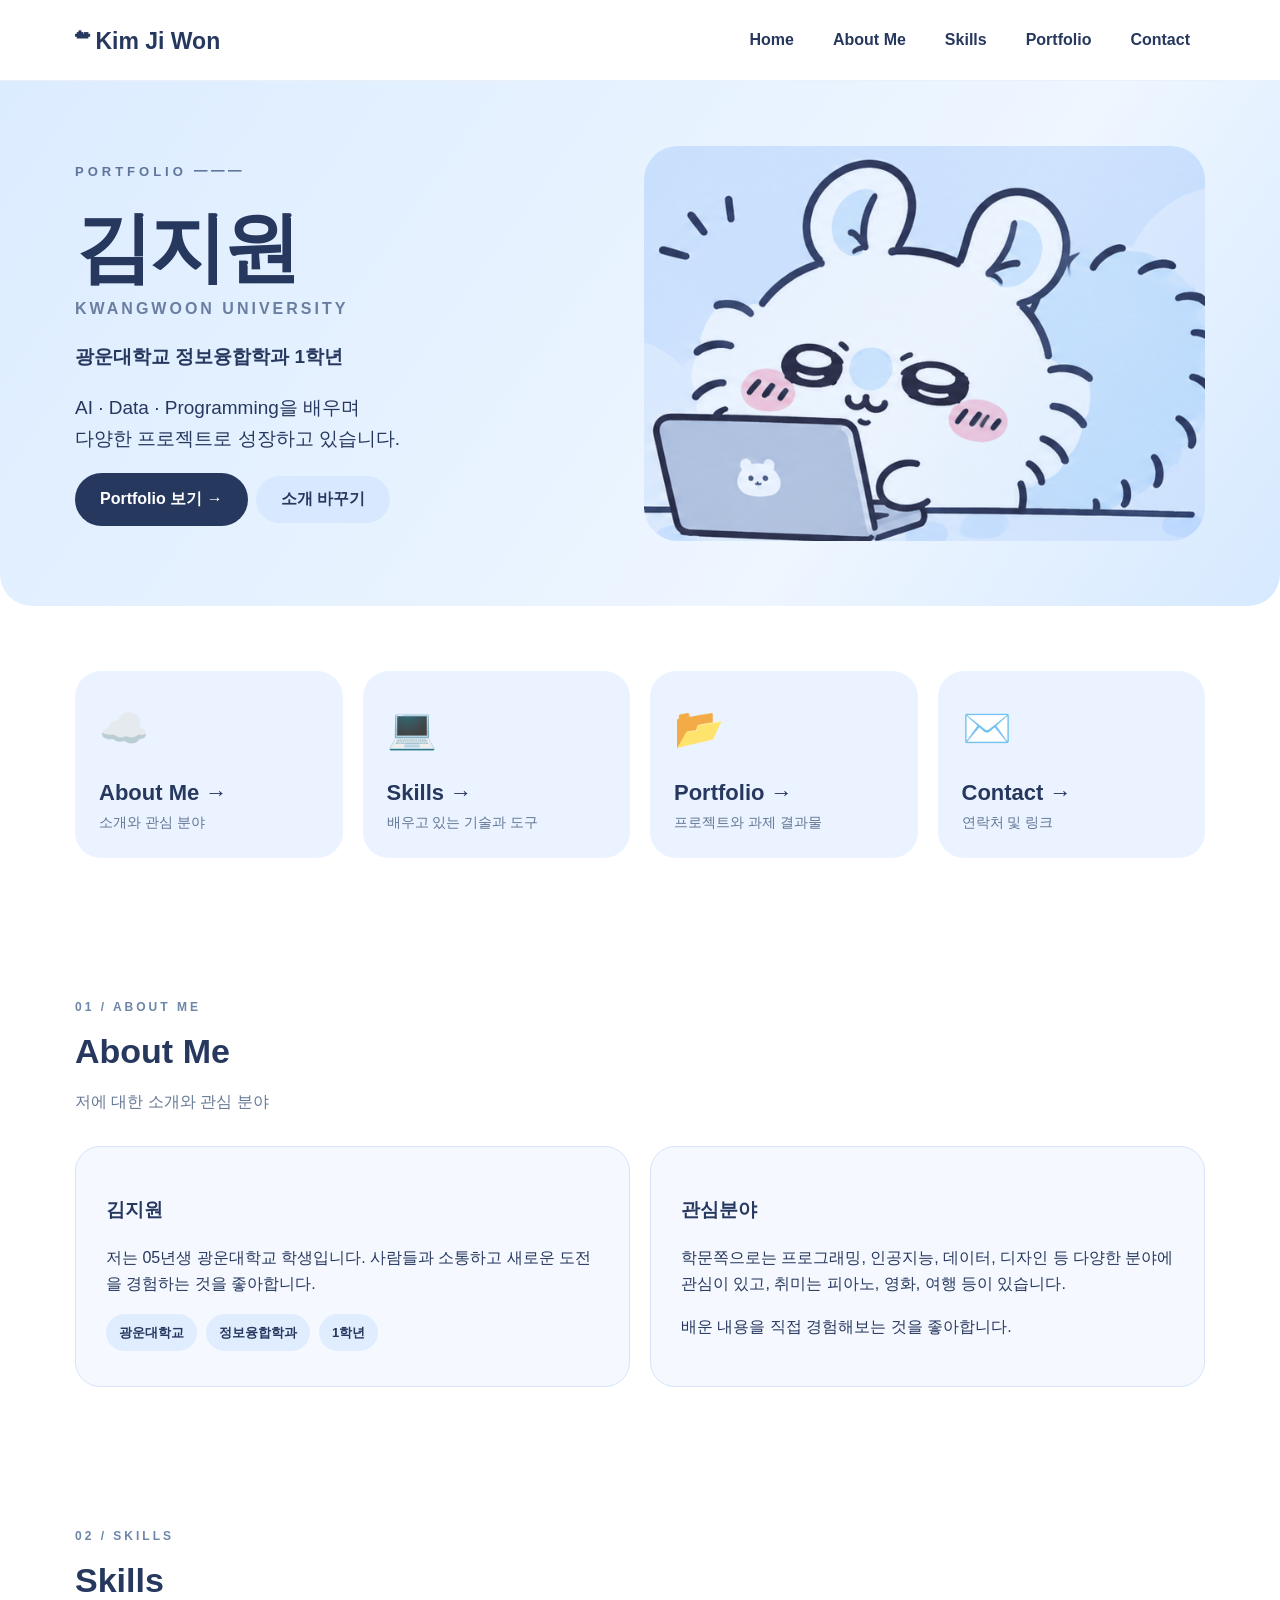
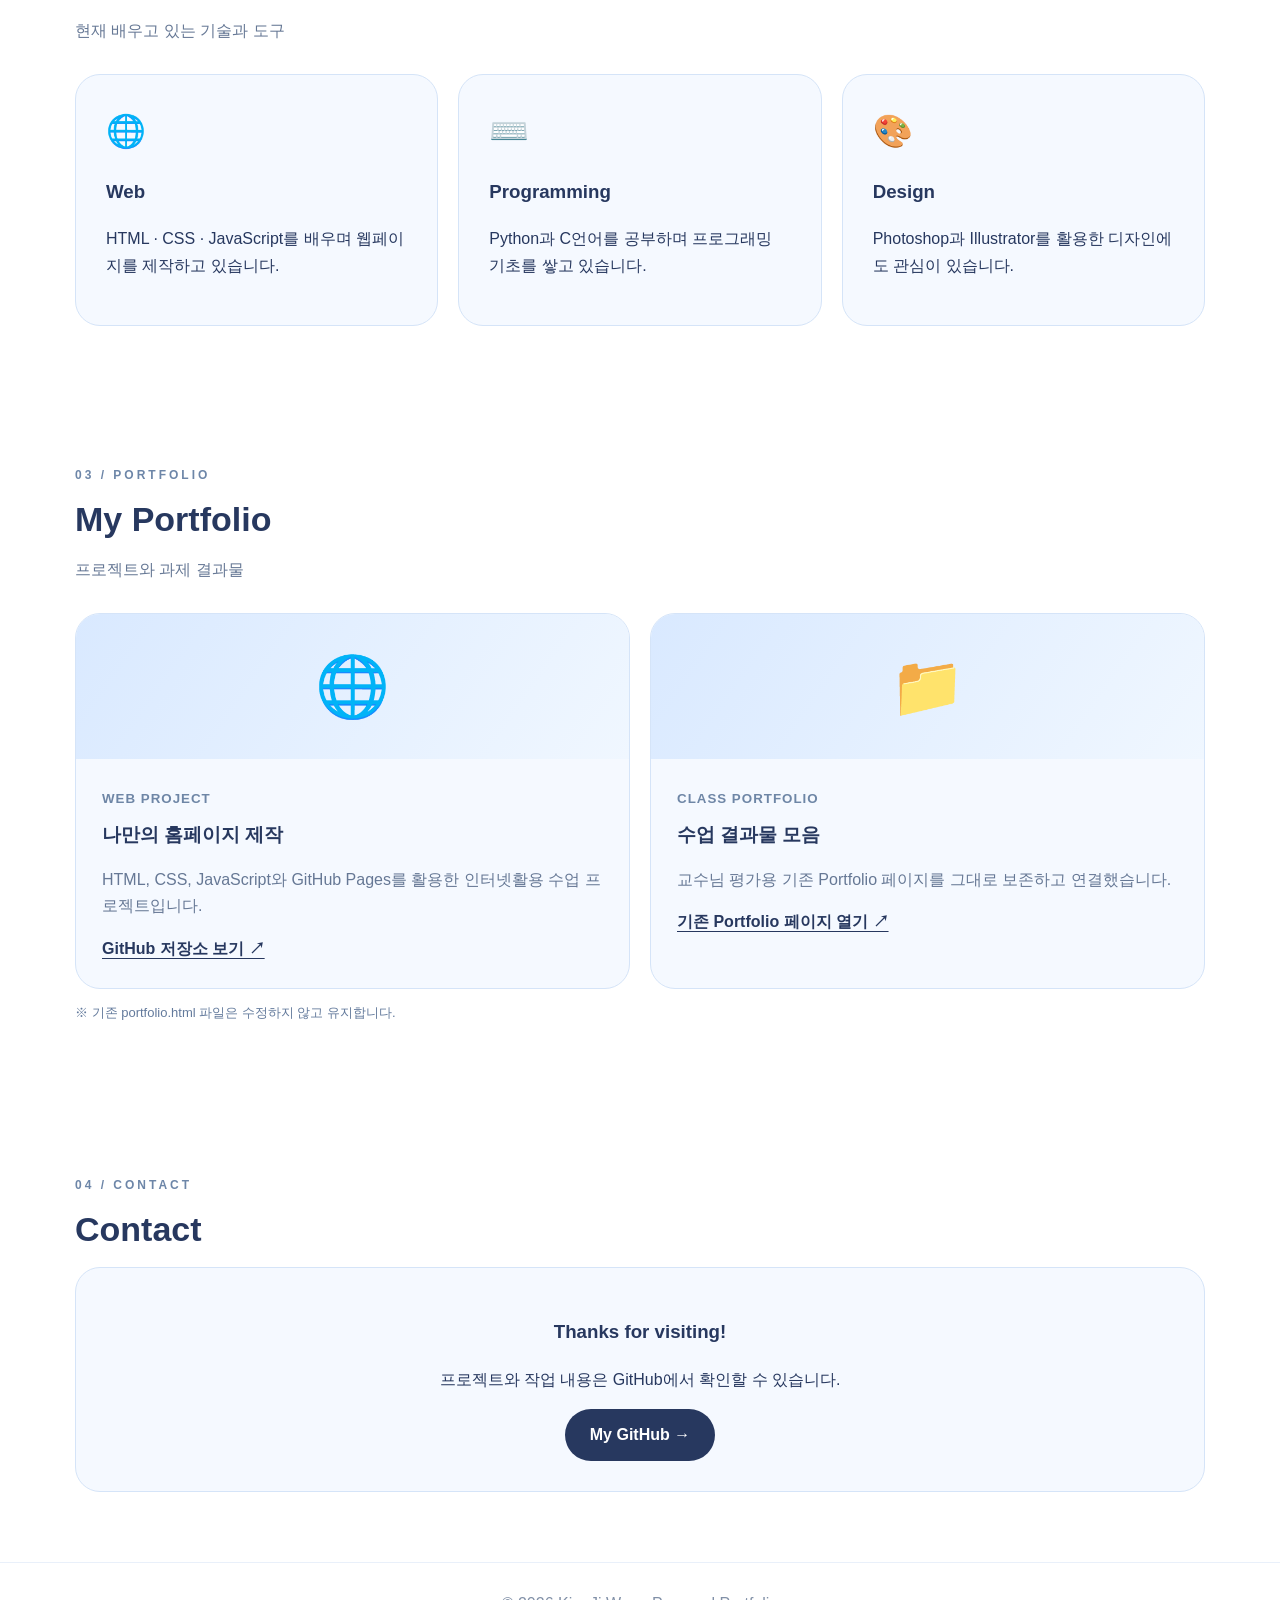
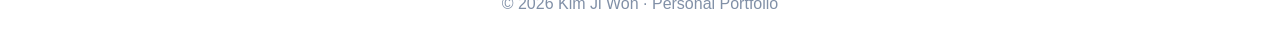
==== commit ee075262: "Update index.html" ====
--- a/index.html
+++ b/index.html
@@ -22,7 +22,7 @@
 <main>
 <!-- 빠른 메뉴 -->
 <section aria-label="바로가기"><div class="quick-grid"><a class="quick" href="#about"><div class="face">☁️</div><h3>About Me →</h3><p>소개와 관심 분야</p></a><a class="quick" href="#skills"><div class="face">💻</div><h3>Skills →</h3><p>배우고 있는 기술과 도구</p></a><a class="quick" href="#portfolio"><div class="face">📂</div><h3>Portfolio →</h3><p>프로젝트와 과제 결과물</p></a><a class="quick" href="#contact"><div class="face">✉️</div><h3>Contact →</h3><p>연락처 및 링크</p></a></div></section>
-<section id="about"><div class="section-label">01 / ABOUT ME</div><h2 class="section-title">About Me</h2><p class="sub">저에 대한 소개와 관심 분야</p><div class="two"><div class="panel"><h3>안녕하세요, 김지원입니다.</h3><p>광운대학교 정보융합학과에서 공부하고 있습니다. 사람들과 소통하고 새로운 도전을 경험하는 것을 좋아합니다.</p><div class="tags"><span class="tag">광운대학교</span><span class="tag">정보융합학과</span><span class="tag">1학년</span></div></div><div class="panel"><h3>Interests</h3><p>프로그래밍, 인공지능, 데이터, 디자인, 여행 등 다양한 분야에 관심이 있습니다.</p><p>배운 내용을 직접 만들어 보는 것을 좋아합니다.</p></div></div></section>
+<section id="about"><div class="section-label">01 / ABOUT ME</div><h2 class="section-title">About Me</h2><p class="sub">저에 대한 소개와 관심 분야</p><div class="two"><div class="panel"><h3>김지원</h3><p>저는 05년생 광운대학교 학생입니다. 사람들과 소통하고 새로운 도전을 경험하는 것을 좋아합니다.</p><div class="tags"><span class="tag">광운대학교</span><span class="tag">정보융합학과</span><span class="tag">1학년</span></div></div><div class="panel"><h3>관심분야</h3><p>학문쪽으로는 프로그래밍, 인공지능, 데이터, 디자인 등 다양한 분야에 관심이 있고, 취미는 피아노, 영화, 여행 등이 있습니다.</p><p>배운 내용을 직접 경험해보는 것을 좋아합니다.</p></div></div></section>
 <section id="skills"><div class="section-label">02 / SKILLS</div><h2 class="section-title">Skills</h2><p class="sub">현재 배우고 있는 기술과 도구</p><div class="skills-grid"><div class="panel"><div class="skill-icon">🌐</div><h3>Web</h3><p>HTML · CSS · JavaScript를 배우며 웹페이지를 제작하고 있습니다.</p></div><div class="panel"><div class="skill-icon">⌨️</div><h3>Programming</h3><p>Python과 C언어를 공부하며 프로그래밍 기초를 쌓고 있습니다.</p></div><div class="panel"><div class="skill-icon">🎨</div><h3>Design</h3><p>Photoshop과 Illustrator를 활용한 디자인에도 관심이 있습니다.</p></div></div></section>
 <!-- 교수님 평가용: 포트폴리오 섹션을 삭제하지 마세요. 기존 과제 링크는 확인 후 이곳에 추가하세요. -->
 <section id="portfolio"><div class="section-label">03 / PORTFOLIO</div><h2 class="section-title">My Portfolio</h2><p class="sub">프로젝트와 과제 결과물</p><div class="portfolio-grid"><article class="panel project"><div class="project-top">🌐</div><div class="project-body"><small>WEB PROJECT</small><h3>나만의 홈페이지 제작</h3><p>HTML, CSS, JavaScript와 GitHub Pages를 활용한 인터넷활용 수업 프로젝트입니다.</p><a href="https://github.com/gimjiwon2017-lab/myhomepage" target="_blank" rel="noopener noreferrer">GitHub 저장소 보기 ↗</a></div></article><article class="panel project"><div class="project-top">📁</div><div class="project-body"><small>CLASS PORTFOLIO</small><h3>수업 결과물 모음</h3><p>교수님 평가용 기존 Portfolio 페이지를 그대로 보존하고 연결했습니다.</p><a href="portfolio.html">기존 Portfolio 페이지 열기 ↗</a></div></article></div><p class="note">※ 기존 portfolio.html 파일은 수정하지 않고 유지합니다.</p></section>
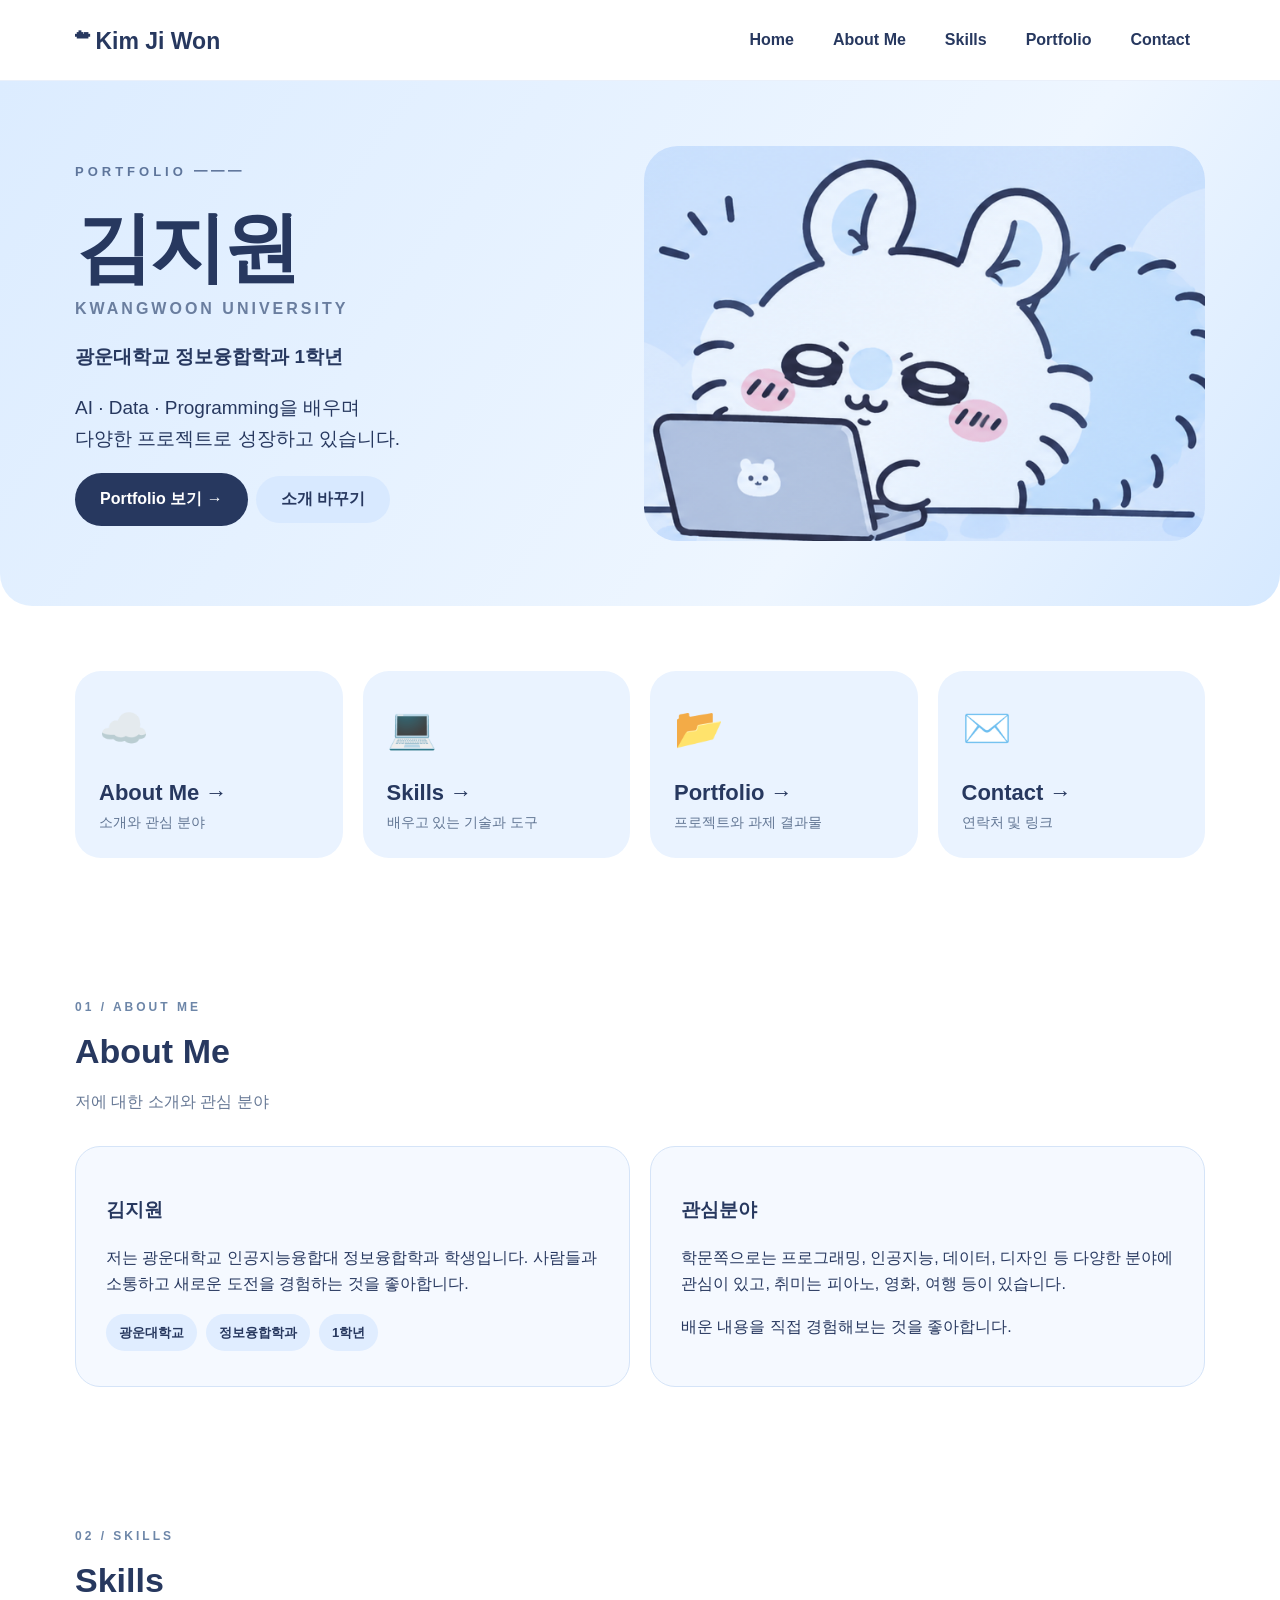
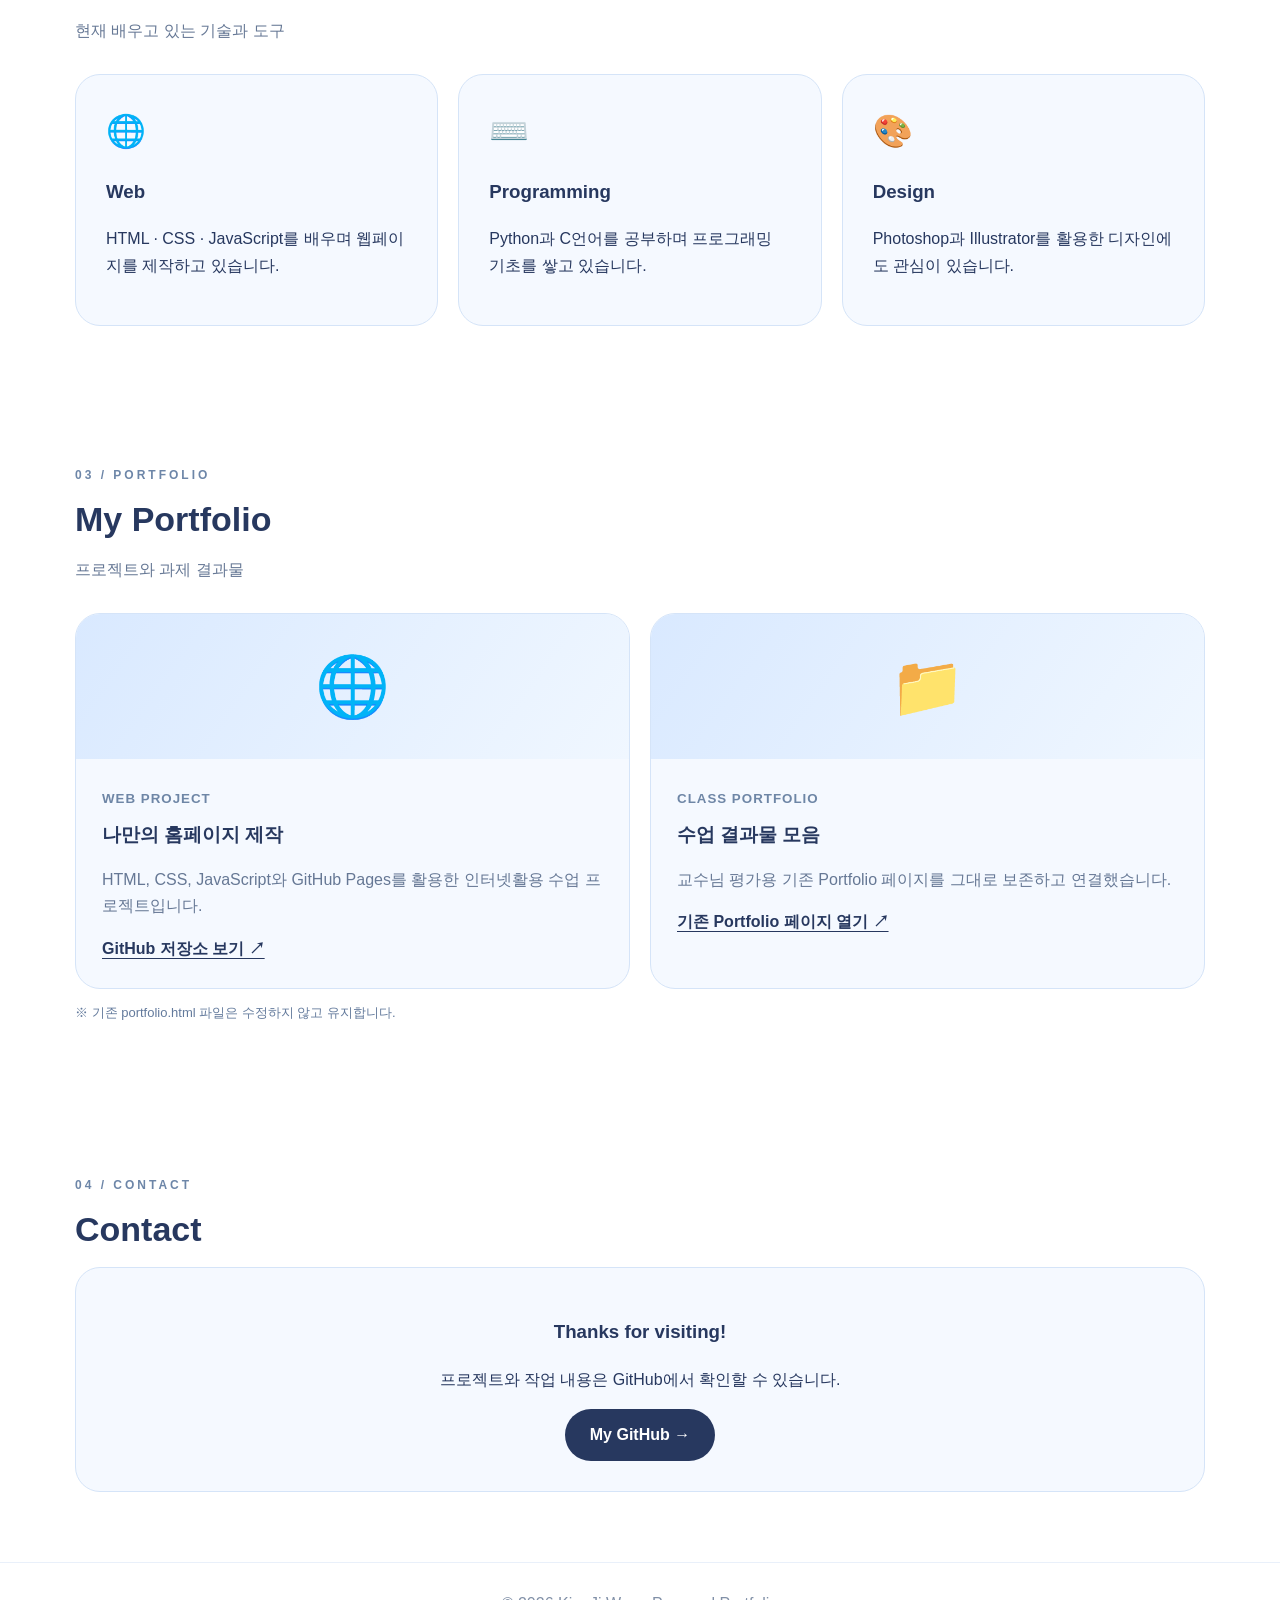
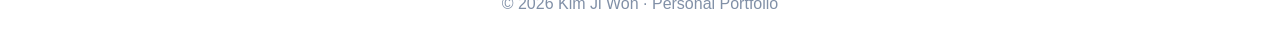
==== commit df0a0f6e: "Update index.html" ====
--- a/index.html
+++ b/index.html
@@ -22,7 +22,7 @@
 <main>
 <!-- 빠른 메뉴 -->
 <section aria-label="바로가기"><div class="quick-grid"><a class="quick" href="#about"><div class="face">☁️</div><h3>About Me →</h3><p>소개와 관심 분야</p></a><a class="quick" href="#skills"><div class="face">💻</div><h3>Skills →</h3><p>배우고 있는 기술과 도구</p></a><a class="quick" href="#portfolio"><div class="face">📂</div><h3>Portfolio →</h3><p>프로젝트와 과제 결과물</p></a><a class="quick" href="#contact"><div class="face">✉️</div><h3>Contact →</h3><p>연락처 및 링크</p></a></div></section>
-<section id="about"><div class="section-label">01 / ABOUT ME</div><h2 class="section-title">About Me</h2><p class="sub">저에 대한 소개와 관심 분야</p><div class="two"><div class="panel"><h3>김지원</h3><p>저는 05년생 광운대학교 학생입니다. 사람들과 소통하고 새로운 도전을 경험하는 것을 좋아합니다.</p><div class="tags"><span class="tag">광운대학교</span><span class="tag">정보융합학과</span><span class="tag">1학년</span></div></div><div class="panel"><h3>관심분야</h3><p>학문쪽으로는 프로그래밍, 인공지능, 데이터, 디자인 등 다양한 분야에 관심이 있고, 취미는 피아노, 영화, 여행 등이 있습니다.</p><p>배운 내용을 직접 경험해보는 것을 좋아합니다.</p></div></div></section>
+<section id="about"><div class="section-label">01 / ABOUT ME</div><h2 class="section-title">About Me</h2><p class="sub">저에 대한 소개와 관심 분야</p><div class="two"><div class="panel"><h3>김지원</h3><p>저는 광운대학교 인공지능융합대 정보융합학과 학생입니다. 사람들과 소통하고 새로운 도전을 경험하는 것을 좋아합니다.</p><div class="tags"><span class="tag">광운대학교</span><span class="tag">정보융합학과</span><span class="tag">1학년</span></div></div><div class="panel"><h3>관심분야</h3><p>학문쪽으로는 프로그래밍, 인공지능, 데이터, 디자인 등 다양한 분야에 관심이 있고, 취미는 피아노, 영화, 여행 등이 있습니다.</p><p>배운 내용을 직접 경험해보는 것을 좋아합니다.</p></div></div></section>
 <section id="skills"><div class="section-label">02 / SKILLS</div><h2 class="section-title">Skills</h2><p class="sub">현재 배우고 있는 기술과 도구</p><div class="skills-grid"><div class="panel"><div class="skill-icon">🌐</div><h3>Web</h3><p>HTML · CSS · JavaScript를 배우며 웹페이지를 제작하고 있습니다.</p></div><div class="panel"><div class="skill-icon">⌨️</div><h3>Programming</h3><p>Python과 C언어를 공부하며 프로그래밍 기초를 쌓고 있습니다.</p></div><div class="panel"><div class="skill-icon">🎨</div><h3>Design</h3><p>Photoshop과 Illustrator를 활용한 디자인에도 관심이 있습니다.</p></div></div></section>
 <!-- 교수님 평가용: 포트폴리오 섹션을 삭제하지 마세요. 기존 과제 링크는 확인 후 이곳에 추가하세요. -->
 <section id="portfolio"><div class="section-label">03 / PORTFOLIO</div><h2 class="section-title">My Portfolio</h2><p class="sub">프로젝트와 과제 결과물</p><div class="portfolio-grid"><article class="panel project"><div class="project-top">🌐</div><div class="project-body"><small>WEB PROJECT</small><h3>나만의 홈페이지 제작</h3><p>HTML, CSS, JavaScript와 GitHub Pages를 활용한 인터넷활용 수업 프로젝트입니다.</p><a href="https://github.com/gimjiwon2017-lab/myhomepage" target="_blank" rel="noopener noreferrer">GitHub 저장소 보기 ↗</a></div></article><article class="panel project"><div class="project-top">📁</div><div class="project-body"><small>CLASS PORTFOLIO</small><h3>수업 결과물 모음</h3><p>교수님 평가용 기존 Portfolio 페이지를 그대로 보존하고 연결했습니다.</p><a href="portfolio.html">기존 Portfolio 페이지 열기 ↗</a></div></article></div><p class="note">※ 기존 portfolio.html 파일은 수정하지 않고 유지합니다.</p></section>
